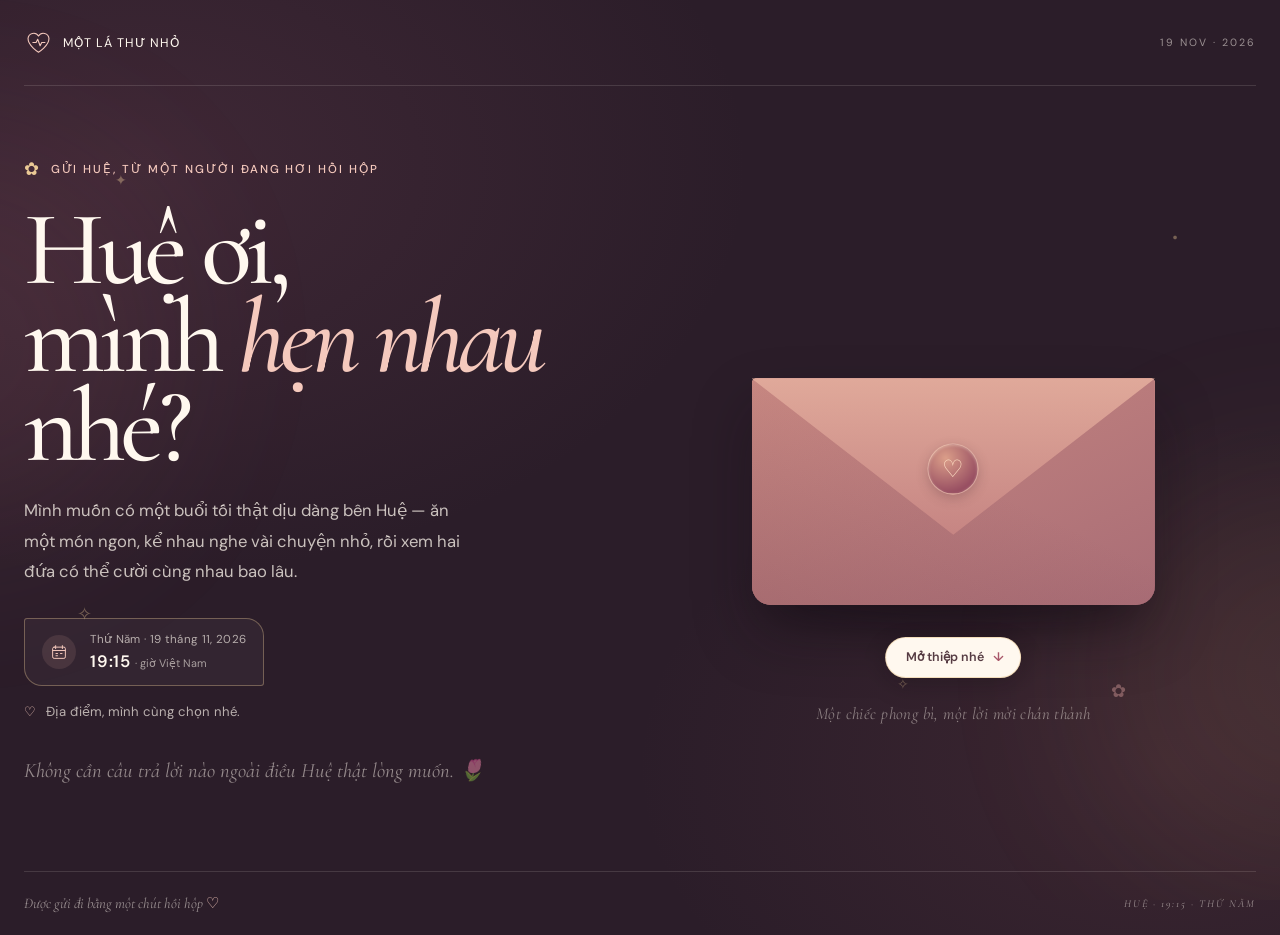
==== first-date-hue/index.html @ e019522f "Add romantic first date invitation for Hue" ====
<!doctype html>
<html lang="vi">
<head>
    <meta charset="utf-8">
    <meta name="viewport" content="width=device-width, initial-scale=1">
    <meta name="theme-color" content="#2b1d29">
    <meta name="description" content="Một lời mời thật dịu dàng dành riêng cho Huệ. Thứ Năm, ngày 19 tháng 11 năm 2026.">
    <meta property="og:title" content="Huệ ơi, mình hẹn nhau nhé?">
    <meta property="og:description" content="Một lá thư nhỏ và một lời mời first date dành riêng cho Huệ.">
    <meta property="og:type" content="website">
    <meta property="og:url" content="https://bienkieu1411.github.io/Portfolio/first-date-hue/">
    <title>Huệ ơi, mình hẹn nhau nhé? · 19.11.2026</title>
    <link rel="preconnect" href="https://fonts.googleapis.com">
    <link rel="preconnect" href="https://fonts.gstatic.com" crossorigin>
    <link href="https://fonts.googleapis.com/css2?family=Cormorant+Garamond:ital,wght@0,500;0,600;0,700;1,500;1,600&family=DM+Sans:wght@400;500;600;700&display=swap" rel="stylesheet">
    <link rel="stylesheet" href="style.css">
    <script src="script.js" defer></script>
</head>
<body>
    <div class="ambient" aria-hidden="true">
        <span class="glow glow-one"></span>
        <span class="glow glow-two"></span>
        <span class="orbit orbit-one">✦</span>
        <span class="orbit orbit-two">✧</span>
        <span class="orbit orbit-three">·</span>
        <span class="petal petal-one">✿</span>
        <span class="petal petal-two">✧</span>
    </div>

    <div class="page-shell">
        <header class="topbar">
            <a class="wordmark" href="#home" aria-label="Lời mời dành cho Huệ, đầu trang">
                <svg viewBox="0 0 36 36" aria-hidden="true">
                    <path d="M18 30S5 22 5 13a7 7 0 0 1 13-3 7 7 0 0 1 13 3c0 9-13 17-13 17Z" />
                    <path d="M11 18h4l2-4 3 8 2-4h4" />
                </svg>
                <span>một lá thư nhỏ</span>
            </a>
            <span class="topbar-date">19 NOV · 2026</span>
        </header>

        <main class="main-layout" id="home">
            <section class="intro" aria-labelledby="page-title">
                <p class="eyebrow"><span class="eyebrow-flower" aria-hidden="true">✿</span> Gửi Huệ, từ một người đang hơi hồi hộp</p>
                <h1 id="page-title">Huệ ơi,<br>mình <em>hẹn nhau</em><br>nhé?</h1>
                <p class="intro-copy">Mình muốn có một buổi tối thật dịu dàng bên Huệ — ăn một món ngon, kể nhau nghe vài chuyện nhỏ, rồi xem hai đứa có thể cười cùng nhau bao lâu.</p>

                <div class="date-note" aria-label="Thời gian dự định">
                    <span class="date-icon" aria-hidden="true">
                        <svg viewBox="0 0 24 24"><rect x="3.5" y="5.5" width="17" height="15" rx="2"/><path d="M7.5 3.5v4M16.5 3.5v4M4 10h16M8 14h2m4 0h2m-8 3h2"/></svg>
                    </span>
                    <span><span class="date-label">Thứ Năm · 19 tháng 11, 2026</span><strong>19:15 <small>· giờ Việt Nam</small></strong></span>
                </div>
                <p class="place-note"><span aria-hidden="true">♡</span> Địa điểm, mình cùng chọn nhé.</p>
                <p class="soft-signoff">Không cần câu trả lời nào ngoài điều Huệ thật lòng muốn. 🌷</p>
            </section>

            <section class="letter-stage" id="letter-stage" aria-label="Lá thư mời dành cho Huệ">
                <div class="envelope-wrap">
                    <div class="envelope-shadow" aria-hidden="true"></div>
                    <div class="letter-peek" aria-hidden="true">
                        <span>for Huệ</span>
                        <svg viewBox="0 0 32 32"><path d="M16 27S4 20 4 12a6.5 6.5 0 0 1 12-3 6.5 6.5 0 0 1 12 3c0 8-12 15-12 15Z"/></svg>
                    </div>
                    <div class="envelope" aria-hidden="true">
                        <div class="envelope-back"></div>
                        <div class="envelope-front"></div>
                        <div class="envelope-flap"></div>
                        <span class="wax-seal">♡</span>
                    </div>
                    <button class="open-letter" id="open-letter" type="button" aria-controls="invitation">
                        <span class="open-letter-label">Mở thiệp nhé</span>
                        <span class="open-letter-arrow" aria-hidden="true">↓</span>
                    </button>
                </div>

                <article class="invitation" id="invitation" aria-labelledby="invitation-title" hidden>
                    <div class="invitation-rule"><span>THƯ MỜI HẸN HÒ ĐẦU TIÊN</span><span aria-hidden="true">♡</span></div>
                    <p class="letter-greeting">Huệ thân mến,</p>
                    <h2 id="invitation-title" tabindex="-1">Huệ có muốn<br>đi first date<br>cùng mình không?</h2>
                    <p class="letter-copy">Mình đã chọn một buổi tối tháng Mười Một. Nếu Huệ cũng muốn, mình sẽ cùng chọn một nơi thật xinh — rồi cứ để buổi hẹn diễn ra thật tự nhiên nhé.</p>

                    <div class="invitation-details">
                        <div><span>NGÀY</span><strong>Thứ Năm<br>19.11.2026</strong></div>
                        <i aria-hidden="true"></i>
                        <div><span>GIỜ</span><strong>19:15<br><small>giờ Việt Nam</small></strong></div>
                        <i aria-hidden="true"></i>
                        <div><span>ĐỊA ĐIỂM</span><strong>Cùng chọn nhé</strong></div>
                    </div>

                    <div class="reply-options" id="reply-options">
                        <button class="reply-button reply-yes" id="reply-yes" type="button">Mình đồng ý 🌷</button>
                        <button class="reply-button reply-later" id="reply-later" type="button">Mình chọn hôm khác</button>
                    </div>

                    <div class="reply-result" id="reply-result" aria-live="polite" hidden>
                        <span class="result-sparkle" aria-hidden="true">✦</span>
                        <p class="result-message" id="result-message"></p>
                        <button class="share-button" id="share-reply" type="button">Chia sẻ lời hồi âm <span aria-hidden="true">↗</span></button>
                        <button class="reply-again" id="reply-again" type="button">Chọn lại câu trả lời</button>
                        <p class="share-note" id="share-note">Trang không tự gửi hay lưu câu trả lời. Huệ có thể chạm nút để gửi lời nhắn cho người mời.</p>
                        <p class="share-status" id="share-status" role="status"></p>
                    </div>

                    <p class="letter-footer">dành riêng cho Huệ <span aria-hidden="true">✿</span></p>
                </article>

                <p class="envelope-hint" id="envelope-hint">Một chiếc phong bì, một lời mời chân thành</p>
            </section>
        </main>

        <footer class="footer">
            <span>Được gửi đi bằng một chút hồi hộp <span aria-hidden="true">♡</span></span>
            <span>HUỆ · 19:15 · THỨ NĂM</span>
        </footer>
    </div>

    <noscript><p class="no-script">Huệ ơi, thư mời là tối Thứ Năm, 19/11/2026 lúc 19:15. Địa điểm mình cùng chọn nhé. 💌</p></noscript>
</body>
</html>
---- first-date-hue/style.css ----
:root {
    color-scheme: dark;
    --night: #2b1d29;
    --night-soft: #392632;
    --rose: #e7aaa7;
    --rose-light: #f5c9bd;
    --cream: #fff8ef;
    --paper-ink: #563b43;
    --paper-muted: #896d6b;
    --gold: #eac995;
    --font-display: "Cormorant Garamond", "Iowan Old Style", "Palatino Linotype", Georgia, serif;
    --font-ui: "DM Sans", "Avenir Next", Avenir, sans-serif;
}

* { box-sizing: border-box; }

html { min-width: 320px; scroll-behavior: smooth; }

body {
    min-width: 320px;
    min-height: 100vh;
    margin: 0;
    overflow-x: hidden;
    background:
        radial-gradient(ellipse at 11% 18%, rgb(128 75 95 / 24%), transparent 38rem),
        radial-gradient(ellipse at 91% 82%, rgb(126 74 80 / 20%), transparent 33rem),
        var(--night);
    color: var(--cream);
    font-family: var(--font-ui);
    -webkit-font-smoothing: antialiased;
    text-rendering: optimizeLegibility;
}

button, a { font: inherit; }
button { color: inherit; }

a:focus-visible,
button:focus-visible {
    outline: 3px solid var(--gold);
    outline-offset: 5px;
}

.ambient { position: fixed; inset: 0; overflow: hidden; pointer-events: none; }
.ambient::before {
    position: absolute;
    inset: 0;
    background-image: radial-gradient(rgb(255 244 228 / 22%) 0.7px, transparent 0.7px);
    background-size: 42px 42px;
    opacity: 0.15;
    content: "";
}
.glow { position: absolute; width: 25rem; aspect-ratio: 1; border-radius: 50%; filter: blur(100px); opacity: 0.09; }
.glow-one { top: 16%; left: -15rem; background: #f68e9b; }
.glow-two { right: -14rem; bottom: 3%; background: #efb46e; }
.orbit, .petal { position: absolute; color: var(--gold); opacity: 0.4; animation: drift 8s ease-in-out infinite; }
.orbit-one { top: 19%; left: 9%; font-size: 0.9rem; }
.orbit-two { top: 67%; left: 6%; font-size: 1.1rem; animation-delay: -3s; }
.orbit-three { top: 24%; right: 8%; font-size: 2rem; animation-delay: -5s; }
.petal-one { right: 12%; bottom: 22%; color: var(--rose); font-size: 1.1rem; animation-delay: -2s; }
.petal-two { top: 75%; right: 29%; font-size: 0.9rem; animation-delay: -4s; }

.page-shell { position: relative; width: min(100% - 3rem, 1240px); min-height: 100vh; margin-inline: auto; display: flex; flex-direction: column; }
.topbar, .footer { display: flex; align-items: center; justify-content: space-between; gap: 1rem; }
.topbar { min-height: 86px; border-bottom: 1px solid rgb(255 248 239 / 13%); }
.wordmark { display: inline-flex; align-items: center; gap: 0.65rem; color: var(--cream); text-decoration: none; font-size: 0.78rem; letter-spacing: 0.08em; text-transform: uppercase; }
.wordmark svg { width: 29px; fill: none; stroke: var(--rose-light); stroke-width: 1.35; stroke-linecap: round; stroke-linejoin: round; }
.topbar-date, .footer > span:last-child { color: rgb(255 248 239 / 53%); font-size: 0.66rem; letter-spacing: 0.19em; }

.main-layout { flex: 1; display: grid; grid-template-columns: minmax(0, 0.94fr) minmax(360px, 1.06fr); align-items: center; gap: clamp(2rem, 7vw, 7rem); padding-block: clamp(3.5rem, 8vh, 6.5rem); }
.intro { position: relative; z-index: 1; max-width: 565px; padding-bottom: 1rem; }
.eyebrow { display: flex; align-items: center; gap: 0.6rem; margin: 0 0 1.55rem; color: var(--rose-light); font-size: 0.72rem; font-weight: 500; letter-spacing: 0.17em; text-transform: uppercase; }
.eyebrow-flower { color: var(--gold); font-size: 1.1rem; }
h1, h2, p { margin-top: 0; }
h1 { margin-bottom: 1.5rem; font-family: var(--font-display); font-size: clamp(4.4rem, 8.25vw, 7.15rem); font-weight: 500; letter-spacing: -0.055em; line-height: 0.84; }
h1 em { color: var(--rose-light); font-weight: 500; }
.intro-copy { max-width: 440px; margin-bottom: 1.9rem; color: rgb(255 248 239 / 75%); font-size: clamp(0.96rem, 1.3vw, 1.08rem); line-height: 1.85; }
.date-note { display: flex; align-items: center; gap: 0.9rem; width: fit-content; padding: 0.85rem 1.05rem; border: 1px solid rgb(234 201 149 / 36%); border-radius: 3px 18px 3px 18px; background: rgb(255 248 239 / 4%); }
.date-icon { width: 34px; height: 34px; display: grid; place-items: center; border-radius: 50%; background: rgb(231 170 167 / 12%); }
.date-icon svg { width: 18px; fill: none; stroke: var(--rose-light); stroke-width: 1.3; stroke-linecap: round; stroke-linejoin: round; }
.date-note > span:last-child { display: grid; gap: 0.15rem; }
.date-label { color: rgb(255 248 239 / 65%); font-size: 0.72rem; letter-spacing: 0.03em; }
.date-note strong { color: var(--cream); font-size: 1.04rem; font-weight: 600; letter-spacing: 0.04em; }
.date-note small { color: rgb(255 248 239 / 58%); font-size: 0.68rem; font-weight: 400; letter-spacing: 0; }
.place-note { margin: 1.05rem 0 0; color: rgb(255 248 239 / 67%); font-size: 0.82rem; }
.place-note span { margin-right: 0.35rem; color: var(--rose-light); }
.soft-signoff { margin: 2.35rem 0 0; color: rgb(255 248 239 / 50%); font-family: var(--font-display); font-size: 1.28rem; font-style: italic; }

.letter-stage { position: relative; display: grid; min-height: 540px; place-items: center; }
.envelope-wrap { position: relative; width: min(100%, 480px); aspect-ratio: 1.25; display: grid; place-items: center; perspective: 1100px; transition: opacity 500ms ease, transform 750ms cubic-bezier(.2,.78,.25,1); }
.envelope-shadow { position: absolute; left: 11%; right: 11%; bottom: 14%; height: 16%; border-radius: 50%; background: #100c12; filter: blur(23px); opacity: 0.48; }
.envelope {
    position: absolute;
    left: 8%; right: 8%; bottom: 17%;
    height: 59%;
    overflow: visible;
    border-radius: 5px 5px 19px 19px;
    background: linear-gradient(145deg, #c38380, #a96770 68%, #865361);
    box-shadow: 0 30px 60px rgb(16 11 18 / 30%), inset 0 1px rgb(255 238 224 / 29%);
}
.envelope-back { position: absolute; inset: 0; overflow: hidden; border-radius: inherit; }
.envelope-back::before, .envelope-back::after { position: absolute; top: 0; width: 75%; height: 100%; background: linear-gradient(145deg, #d69c90, #b8787a); content: ""; }
.envelope-back::before { left: -17%; clip-path: polygon(0 0, 100% 0, 0 100%); }
.envelope-back::after { right: -17%; clip-path: polygon(0 0, 100% 0, 100% 100%); transform: scaleX(-1); }
.envelope-front { position: absolute; inset: 0; z-index: 3; overflow: hidden; border-radius: inherit; background: linear-gradient(155deg, #c78781, #a96d76); clip-path: polygon(0 0, 50% 58%, 100% 0, 100% 100%, 0 100%); }
.envelope-front::after { position: absolute; inset: 0; background: linear-gradient(25deg, rgb(98 49 65 / 18%), transparent 55%); content: ""; }
.envelope-flap { position: absolute; inset: 0 0 auto; z-index: 4; height: 69%; transform-origin: top center; clip-path: polygon(0 0, 100% 0, 50% 100%); background: linear-gradient(180deg, #e0a99a, #c68583); filter: drop-shadow(0 4px 4px rgb(55 28 43 / 14%)); transition: transform 700ms cubic-bezier(.2,.7,.2,1); backface-visibility: hidden; }
.wax-seal { position: absolute; z-index: 5; top: 40%; left: 50%; display: grid; width: 51px; aspect-ratio: 1; place-items: center; transform: translate(-50%, -50%); border: 1px solid rgb(255 223 198 / 60%); border-radius: 50%; background: radial-gradient(circle at 35% 28%, #db9e89, #984f62 72%); box-shadow: 0 4px 12px rgb(73 38 48 / 25%), inset 0 1px 3px rgb(255 239 214 / 38%); color: #ffdfc5; font-family: var(--font-display); font-size: 1.5rem; }
.letter-peek { position: absolute; z-index: 2; top: 8%; left: 18%; width: 64%; height: 55%; display: flex; flex-direction: column; align-items: center; justify-content: center; gap: 0.6rem; transform: translateY(33%); border: 1px solid rgb(117 83 77 / 8%); background: var(--cream); box-shadow: 0 2px 12px rgb(35 18 29 / 9%); color: var(--paper-ink); font-family: var(--font-display); font-size: 1.35rem; transition: transform 800ms cubic-bezier(.18,.82,.25,1); }
.letter-peek svg { width: 29px; fill: none; stroke: #ba7681; stroke-width: 1.3; }
.open-letter { position: absolute; z-index: 7; left: 50%; bottom: -2%; display: inline-flex; align-items: center; gap: 0.6rem; padding: 0.72rem 1rem 0.72rem 1.2rem; transform: translateX(-50%); border: 1px solid rgb(234 201 149 / 57%); border-radius: 99px; background: #fff8ef; box-shadow: 0 8px 25px rgb(15 10 15 / 20%); color: var(--paper-ink); cursor: pointer; font-size: 0.78rem; font-weight: 600; transition: background 180ms ease, transform 180ms ease, opacity 250ms ease; white-space: nowrap; }
.open-letter:hover { transform: translateX(-50%) translateY(-2px); background: white; }
.open-letter-arrow { color: #a95769; }
.envelope-hint { position: absolute; bottom: 1.5rem; margin: 0; color: rgb(255 248 239 / 44%); font-family: var(--font-display); font-size: 1.05rem; font-style: italic; letter-spacing: 0.025em; text-align: center; transition: opacity 250ms ease; }

.invitation { position: relative; z-index: 9; width: min(100%, 488px); padding: clamp(1.5rem, 3vw, 2.25rem); transform: translateY(35px) rotate(1deg) scale(.95); border: 1px solid rgb(234 201 149 / 49%); background-color: var(--cream); background-image: radial-gradient(rgb(121 82 69 / 5%) 0.6px, transparent 0.6px); background-size: 8px 8px; box-shadow: 0 30px 90px rgb(12 7 13 / 43%), 8px 8px 0 rgb(231 170 167 / 18%); color: var(--paper-ink); opacity: 0; animation: card-appear 780ms cubic-bezier(.16,.84,.25,1) 120ms forwards; }
.invitation[hidden] { display: none; }
.invitation-rule { display: flex; align-items: center; justify-content: space-between; padding-bottom: 0.85rem; border-bottom: 1px solid rgb(86 59 67 / 18%); color: #a06e6b; font-size: 0.58rem; font-weight: 700; letter-spacing: 0.17em; }
.invitation-rule span:last-child { color: #b66d79; font-size: 0.95rem; }
.letter-greeting { margin: 1.5rem 0 0.5rem; color: #9a6b6c; font-family: var(--font-display); font-size: 1.35rem; font-style: italic; }
.invitation h2 { margin: 0; color: #462f3a; font-family: var(--font-display); font-size: clamp(2.8rem, 5vw, 4rem); font-weight: 600; letter-spacing: -0.045em; line-height: 0.88; }
.letter-copy { max-width: 390px; margin: 1rem 0 1.3rem; color: #765e60; font-size: 0.82rem; line-height: 1.75; }
.invitation-details { display: grid; grid-template-columns: 1fr auto 0.7fr auto 1.1fr; align-items: center; gap: 0.8rem; padding: 0.95rem 0; border-top: 1px solid rgb(86 59 67 / 15%); border-bottom: 1px solid rgb(86 59 67 / 15%); }
.invitation-details > div { display: grid; align-content: start; gap: 0.35rem; }
.invitation-details span { color: #a07978; font-size: 0.54rem; font-weight: 700; letter-spacing: 0.13em; }
.invitation-details strong { color: #563b43; font-size: 0.73rem; font-weight: 600; line-height: 1.5; }
.invitation-details strong small { color: #896d6b; font-size: 0.62rem; font-weight: 400; }
.invitation-details > i { width: 1px; height: 32px; background: rgb(86 59 67 / 18%); }
.reply-options { display: grid; grid-template-columns: 1fr 1fr; gap: 0.65rem; margin-top: 1.15rem; }
.reply-button, .share-button { min-height: 46px; border-radius: 3px 13px 3px 13px; cursor: pointer; font-size: 0.76rem; font-weight: 600; transition: transform 180ms ease, background 180ms ease, box-shadow 180ms ease; }
.reply-button:hover, .share-button:hover { transform: translateY(-2px); }
.reply-yes { border: 1px solid #9a596a; background: #9a596a; color: white; }
.reply-yes:hover { background: #804858; box-shadow: 0 8px 18px rgb(128 72 88 / 20%); }
.reply-later { border: 1px solid rgb(86 59 67 / 23%); background: transparent; color: #765e60; }
.reply-later:hover { background: rgb(86 59 67 / 5%); }
.reply-result { padding-top: 1.2rem; text-align: center; }
.reply-result[hidden] { display: none; }
.result-sparkle { display: block; margin-bottom: 0.2rem; color: #bc7880; font-size: 1.2rem; }
.result-message { max-width: 335px; margin: 0 auto 1rem; color: #65434c; font-family: var(--font-display); font-size: 1.65rem; font-style: italic; line-height: 1.1; }
.share-button { padding-inline: 1.15rem; border: 1px solid #9a596a; background: #9a596a; color: white; }
.share-button span { margin-left: 0.45rem; }
.reply-again { display: block; margin: 0.45rem auto 0; padding: 0.25rem 0.45rem; border: 0; background: transparent; color: #896d6b; cursor: pointer; font-size: 0.65rem; text-decoration: underline; text-underline-offset: 3px; }
.reply-again:hover { color: #563b43; }
.share-note { max-width: 340px; margin: 0.65rem auto 0; color: #896d6b; font-size: 0.63rem; line-height: 1.55; }
.share-status { min-height: 1.15rem; margin: 0.35rem 0 0; color: #765248; font-size: 0.68rem; }
.letter-footer { display: flex; justify-content: flex-end; gap: 0.4rem; margin: 1rem 0 0; color: #a07878; font-family: var(--font-display); font-size: 0.95rem; font-style: italic; }
.letter-footer span { color: #bd7880; }
.is-open .envelope-wrap { position: absolute; inset: 50% auto auto 50%; width: min(95%, 480px); transform: translate(-50%, -50%) scale(1.07); opacity: 0; pointer-events: none; }
.is-open .envelope-hint { opacity: 0; }
.is-open .letter-stage { align-items: center; }
.is-open .letter-peek { transform: translateY(-34%); }
.is-open .envelope-flap { transform: rotateX(180deg); }
.is-open .wax-seal { opacity: 0; transform: translate(-50%, -50%) scale(.6); transition: opacity 240ms ease, transform 300ms ease; }
.is-open .invitation { opacity: 1; }

.footer { min-height: 64px; border-top: 1px solid rgb(255 248 239 / 13%); color: rgb(255 248 239 / 52%); font-family: var(--font-display); font-size: 0.92rem; font-style: italic; }
.footer > span:first-child span { color: var(--rose-light); font-style: normal; }
.no-script { position: fixed; right: 1rem; bottom: 1rem; left: 1rem; z-index: 20; margin: 0; padding: 0.8rem 1rem; border: 1px solid var(--gold); background: var(--cream); color: var(--paper-ink); text-align: center; }

@keyframes drift {
    0%, 100% { transform: translate3d(0, 0, 0) rotate(0); }
    50% { transform: translate3d(7px, -13px, 0) rotate(14deg); }
}

@keyframes card-appear {
    0% { transform: translateY(42px) rotate(1.2deg) scale(.95); opacity: 0; }
    100% { transform: translateY(0) rotate(0) scale(1); opacity: 1; }
}

@media (max-width: 900px) {
    .page-shell { width: min(100% - 2.5rem, 650px); }
    .main-layout { grid-template-columns: 1fr; gap: 0.5rem; padding-block: 4rem 3rem; }
    .intro { max-width: 600px; }
    h1 { font-size: clamp(4.8rem, 13vw, 7rem); }
    .intro-copy { max-width: 510px; }
    .letter-stage { min-height: 540px; margin-top: -1rem; }
    .envelope-wrap { width: min(100%, 460px); }
    .invitation { width: min(100%, 500px); }
    .is-open .envelope-wrap { width: min(95%, 460px); }
    .footer { min-height: 58px; }
}

@media (max-width: 540px) {
    .page-shell { width: min(100% - 2rem, 440px); }
    .topbar { min-height: 70px; }
    .wordmark { font-size: 0.66rem; }
    .wordmark svg { width: 25px; }
    .topbar-date, .footer > span:last-child { font-size: 0.55rem; letter-spacing: 0.12em; }
    .main-layout { padding-top: 3.1rem; padding-bottom: 2rem; }
    .eyebrow { margin-bottom: 1.2rem; font-size: 0.62rem; letter-spacing: 0.12em; }
    h1 { margin-bottom: 1.2rem; font-size: clamp(4.15rem, 17vw, 5.7rem); }
    .intro-copy { max-width: 390px; font-size: 0.91rem; line-height: 1.75; }
    .date-note { padding: 0.72rem 0.8rem; }
    .soft-signoff { margin-top: 1.8rem; font-size: 1.1rem; }
    .letter-stage { min-height: 455px; margin-top: 0; }
    .envelope-wrap { width: min(100%, 380px); }
    .envelope { bottom: 18%; }
    .open-letter { bottom: 2%; }
    .envelope-hint { bottom: 0.8rem; font-size: 0.96rem; }
    .invitation { padding: 1.4rem 1.25rem 1.2rem; }
    .invitation h2 { font-size: clamp(2.8rem, 13vw, 3.55rem); }
    .letter-copy { font-size: 0.77rem; }
    .invitation-details { grid-template-columns: 1fr auto 0.68fr auto 1fr; gap: 0.53rem; }
    .invitation-details span { font-size: 0.49rem; letter-spacing: 0.1em; }
    .invitation-details strong { font-size: 0.66rem; }
    .invitation-details strong small { font-size: 0.57rem; }
    .reply-options { grid-template-columns: 1fr; gap: 0.55rem; }
    .reply-button { min-height: 44px; }
    .footer { align-items: flex-start; flex-wrap: wrap; gap: 0.35rem 1rem; padding-block: 0.85rem; font-size: 0.82rem; }
}

@media (max-width: 380px) {
    .invitation { padding-inline: 1rem; }
    .invitation-details { grid-template-columns: 1fr 0.68fr 1fr; gap: 0.4rem; }
    .invitation-details > i { display: none; }
}

@media (prefers-reduced-motion: reduce) {
    html { scroll-behavior: auto; }
    *, *::before, *::after { animation-duration: 0.01ms !important; animation-iteration-count: 1 !important; transition-duration: 0.01ms !important; }
    .orbit, .petal { animation: none !important; }
}
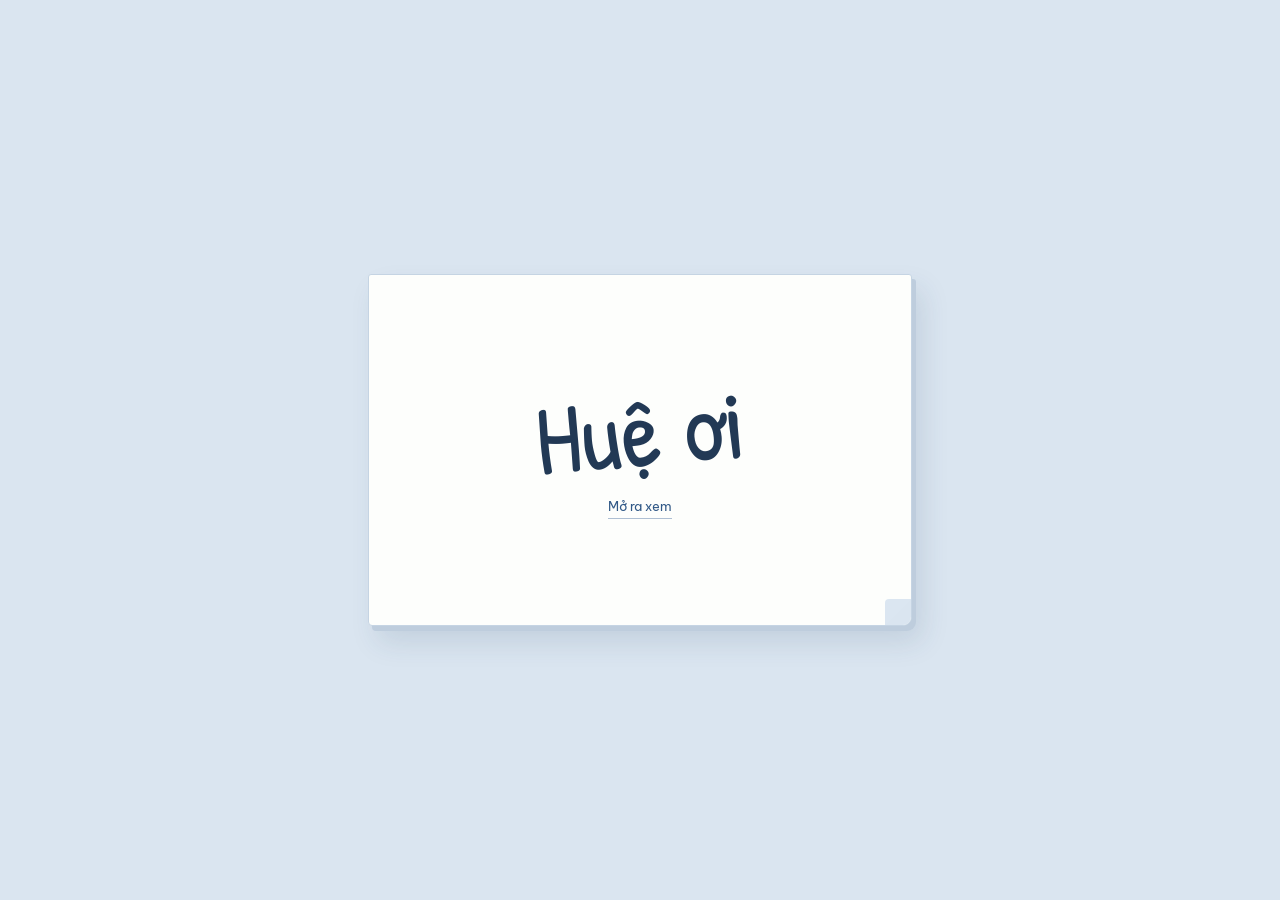
==== commit deb78835: "Rewrite the date invitation as a handwritten note" ====
--- a/first-date-hue/index.html
+++ b/first-date-hue/index.html
@@ -3,118 +3,45 @@
 <head>
     <meta charset="utf-8">
     <meta name="viewport" content="width=device-width, initial-scale=1">
-    <meta name="theme-color" content="#2b1d29">
-    <meta name="description" content="Một lời mời thật dịu dàng dành riêng cho Huệ. Thứ Năm, ngày 19 tháng 11 năm 2026.">
-    <meta property="og:title" content="Huệ ơi, mình hẹn nhau nhé?">
-    <meta property="og:description" content="Một lá thư nhỏ và một lời mời first date dành riêng cho Huệ.">
+    <meta name="theme-color" content="#dae5f0">
+    <meta name="description" content="Huệ ơi, tối thứ Năm đi ăn với anh không?">
+    <meta property="og:title" content="Huệ ơi">
+    <meta property="og:description" content="Tối thứ Năm đi ăn với anh không?">
     <meta property="og:type" content="website">
     <meta property="og:url" content="https://bienkieu1411.github.io/Portfolio/first-date-hue/">
-    <title>Huệ ơi, mình hẹn nhau nhé? · 19.11.2026</title>
+    <title>Huệ ơi</title>
     <link rel="preconnect" href="https://fonts.googleapis.com">
     <link rel="preconnect" href="https://fonts.gstatic.com" crossorigin>
-    <link href="https://fonts.googleapis.com/css2?family=Cormorant+Garamond:ital,wght@0,500;0,600;0,700;1,500;1,600&family=DM+Sans:wght@400;500;600;700&display=swap" rel="stylesheet">
-    <link rel="stylesheet" href="style.css">
-    <script src="script.js" defer></script>
+    <link href="https://fonts.googleapis.com/css2?family=Be+Vietnam+Pro:wght@400;600&family=Patrick+Hand&display=swap" rel="stylesheet">
+    <link rel="stylesheet" href="style.css?v=note">
+    <script src="script.js?v=note" defer></script>
 </head>
 <body>
-    <div class="ambient" aria-hidden="true">
-        <span class="glow glow-one"></span>
-        <span class="glow glow-two"></span>
-        <span class="orbit orbit-one">✦</span>
-        <span class="orbit orbit-two">✧</span>
-        <span class="orbit orbit-three">·</span>
-        <span class="petal petal-one">✿</span>
-        <span class="petal petal-two">✧</span>
-    </div>
+    <main class="note">
+        <button class="paper cover" id="open-letter" type="button" aria-controls="invitation" hidden>
+            <span class="cover-title">Huệ ơi</span>
+            <span class="open-label">Mở ra xem</span>
+        </button>
 
-    <div class="page-shell">
-        <header class="topbar">
-            <a class="wordmark" href="#home" aria-label="Lời mời dành cho Huệ, đầu trang">
-                <svg viewBox="0 0 36 36" aria-hidden="true">
-                    <path d="M18 30S5 22 5 13a7 7 0 0 1 13-3 7 7 0 0 1 13 3c0 9-13 17-13 17Z" />
-                    <path d="M11 18h4l2-4 3 8 2-4h4" />
-                </svg>
-                <span>một lá thư nhỏ</span>
-            </a>
-            <span class="topbar-date">19 NOV · 2026</span>
-        </header>
+        <article class="paper letter" id="invitation" aria-labelledby="invitation-title">
+            <h1 id="invitation-title" tabindex="-1">Huệ ơi,</h1>
+            <p class="question">Tối thứ Năm đi ăn với anh không?</p>
+            <p class="when"><time datetime="2026-11-19T19:15:00+07:00">7h15 tối, 19/11/2026</time></p>
+            <p>Em thích ăn gì thì nhắn anh nhé.</p>
+            <p class="signature">Biên</p>
 
-        <main class="main-layout" id="home">
-            <section class="intro" aria-labelledby="page-title">
-                <p class="eyebrow"><span class="eyebrow-flower" aria-hidden="true">✿</span> Gửi Huệ, từ một người đang hơi hồi hộp</p>
-                <h1 id="page-title">Huệ ơi,<br>mình <em>hẹn nhau</em><br>nhé?</h1>
-                <p class="intro-copy">Mình muốn có một buổi tối thật dịu dàng bên Huệ — ăn một món ngon, kể nhau nghe vài chuyện nhỏ, rồi xem hai đứa có thể cười cùng nhau bao lâu.</p>
+            <div class="reply-options" id="reply-options" hidden>
+                <button class="primary" id="reply-yes" type="button">Đi chứ</button>
+                <span class="runaway" id="reply-later" aria-hidden="true">Hôm khác</span>
+            </div>
 
-                <div class="date-note" aria-label="Thời gian dự định">
-                    <span class="date-icon" aria-hidden="true">
-                        <svg viewBox="0 0 24 24"><rect x="3.5" y="5.5" width="17" height="15" rx="2"/><path d="M7.5 3.5v4M16.5 3.5v4M4 10h16M8 14h2m4 0h2m-8 3h2"/></svg>
-                    </span>
-                    <span><span class="date-label">Thứ Năm · 19 tháng 11, 2026</span><strong>19:15 <small>· giờ Việt Nam</small></strong></span>
-                </div>
-                <p class="place-note"><span aria-hidden="true">♡</span> Địa điểm, mình cùng chọn nhé.</p>
-                <p class="soft-signoff">Không cần câu trả lời nào ngoài điều Huệ thật lòng muốn. 🌷</p>
-            </section>
-
-            <section class="letter-stage" id="letter-stage" aria-label="Lá thư mời dành cho Huệ">
-                <div class="envelope-wrap">
-                    <div class="envelope-shadow" aria-hidden="true"></div>
-                    <div class="letter-peek" aria-hidden="true">
-                        <span>for Huệ</span>
-                        <svg viewBox="0 0 32 32"><path d="M16 27S4 20 4 12a6.5 6.5 0 0 1 12-3 6.5 6.5 0 0 1 12 3c0 8-12 15-12 15Z"/></svg>
-                    </div>
-                    <div class="envelope" aria-hidden="true">
-                        <div class="envelope-back"></div>
-                        <div class="envelope-front"></div>
-                        <div class="envelope-flap"></div>
-                        <span class="wax-seal">♡</span>
-                    </div>
-                    <button class="open-letter" id="open-letter" type="button" aria-controls="invitation">
-                        <span class="open-letter-label">Mở thiệp nhé</span>
-                        <span class="open-letter-arrow" aria-hidden="true">↓</span>
-                    </button>
-                </div>
-
-                <article class="invitation" id="invitation" aria-labelledby="invitation-title" hidden>
-                    <div class="invitation-rule"><span>THƯ MỜI HẸN HÒ ĐẦU TIÊN</span><span aria-hidden="true">♡</span></div>
-                    <p class="letter-greeting">Huệ thân mến,</p>
-                    <h2 id="invitation-title" tabindex="-1">Huệ có muốn<br>đi first date<br>cùng mình không?</h2>
-                    <p class="letter-copy">Mình đã chọn một buổi tối tháng Mười Một. Nếu Huệ cũng muốn, mình sẽ cùng chọn một nơi thật xinh — rồi cứ để buổi hẹn diễn ra thật tự nhiên nhé.</p>
-
-                    <div class="invitation-details">
-                        <div><span>NGÀY</span><strong>Thứ Năm<br>19.11.2026</strong></div>
-                        <i aria-hidden="true"></i>
-                        <div><span>GIỜ</span><strong>19:15<br><small>giờ Việt Nam</small></strong></div>
-                        <i aria-hidden="true"></i>
-                        <div><span>ĐỊA ĐIỂM</span><strong>Cùng chọn nhé</strong></div>
-                    </div>
-
-                    <div class="reply-options" id="reply-options">
-                        <button class="reply-button reply-yes" id="reply-yes" type="button">Mình đồng ý 🌷</button>
-                        <button class="reply-button reply-later" id="reply-later" type="button">Mình chọn hôm khác</button>
-                    </div>
-
-                    <div class="reply-result" id="reply-result" aria-live="polite" hidden>
-                        <span class="result-sparkle" aria-hidden="true">✦</span>
-                        <p class="result-message" id="result-message"></p>
-                        <button class="share-button" id="share-reply" type="button">Chia sẻ lời hồi âm <span aria-hidden="true">↗</span></button>
-                        <button class="reply-again" id="reply-again" type="button">Chọn lại câu trả lời</button>
-                        <p class="share-note" id="share-note">Trang không tự gửi hay lưu câu trả lời. Huệ có thể chạm nút để gửi lời nhắn cho người mời.</p>
-                        <p class="share-status" id="share-status" role="status"></p>
-                    </div>
-
-                    <p class="letter-footer">dành riêng cho Huệ <span aria-hidden="true">✿</span></p>
-                </article>
-
-                <p class="envelope-hint" id="envelope-hint">Một chiếc phong bì, một lời mời chân thành</p>
-            </section>
-        </main>
-
-        <footer class="footer">
-            <span>Được gửi đi bằng một chút hồi hộp <span aria-hidden="true">♡</span></span>
-            <span>HUỆ · 19:15 · THỨ NĂM</span>
-        </footer>
-    </div>
-
-    <noscript><p class="no-script">Huệ ơi, thư mời là tối Thứ Năm, 19/11/2026 lúc 19:15. Địa điểm mình cùng chọn nhé. 💌</p></noscript>
+            <div class="reply-result" id="reply-result" hidden>
+                <p class="reply-message">Ok, vậy tối thứ Năm nhé.</p>
+                <button class="primary" id="share-reply" type="button">Chia sẻ câu trả lời</button>
+                <button class="back" id="reply-again" type="button">Quay lại</button>
+                <p class="share-status" id="share-status" role="status"></p>
+            </div>
+        </article>
+    </main>
 </body>
 </html>
--- a/first-date-hue/style.css
+++ b/first-date-hue/style.css
@@ -1,221 +1,216 @@
 :root {
-    color-scheme: dark;
-    --night: #2b1d29;
-    --night-soft: #392632;
-    --rose: #e7aaa7;
-    --rose-light: #f5c9bd;
-    --cream: #fff8ef;
-    --paper-ink: #563b43;
-    --paper-muted: #896d6b;
-    --gold: #eac995;
-    --font-display: "Cormorant Garamond", "Iowan Old Style", "Palatino Linotype", Georgia, serif;
-    --font-ui: "DM Sans", "Avenir Next", Avenir, sans-serif;
-}
-
-* { box-sizing: border-box; }
-
-html { min-width: 320px; scroll-behavior: smooth; }
+    color-scheme: light;
+    --desk: #dae5f0;
+    --paper: #fdfefc;
+    --ink: #223955;
+    --blue: #315987;
+    --rule: #dbe6f1;
+    --hand: "Patrick Hand", "Noteworthy", cursive;
+    --body: "Be Vietnam Pro", system-ui, sans-serif;
+}
+
+*, *::before, *::after { box-sizing: border-box; }
+[hidden] { display: none !important; }
 
 body {
-    min-width: 320px;
+    display: grid;
     min-height: 100vh;
+    min-height: 100svh;
     margin: 0;
-    overflow-x: hidden;
-    background:
-        radial-gradient(ellipse at 11% 18%, rgb(128 75 95 / 24%), transparent 38rem),
-        radial-gradient(ellipse at 91% 82%, rgb(126 74 80 / 20%), transparent 33rem),
-        var(--night);
-    color: var(--cream);
-    font-family: var(--font-ui);
-    -webkit-font-smoothing: antialiased;
-    text-rendering: optimizeLegibility;
-}
-
-button, a { font: inherit; }
-button { color: inherit; }
-
-a:focus-visible,
+    padding: clamp(1rem, 5vw, 3.5rem);
+    place-items: center;
+    background: var(--desk);
+    color: var(--ink);
+    font-family: var(--body);
+    line-height: 1.65;
+}
+
+button { font: inherit; cursor: pointer; }
 button:focus-visible {
-    outline: 3px solid var(--gold);
-    outline-offset: 5px;
-}
-
-.ambient { position: fixed; inset: 0; overflow: hidden; pointer-events: none; }
-.ambient::before {
+    outline: 2px solid var(--blue);
+    outline-offset: 4px;
+}
+
+.note {
+    display: grid;
+    width: min(100%, 34rem);
+    perspective: 1100px;
+}
+
+.paper {
+    grid-area: 1 / 1;
+    position: relative;
+    border: 1px solid #c5d4e3;
+    border-radius: 3px 3px 9px 4px;
+    background: var(--paper);
+    box-shadow: 4px 5px 0 #becddd, 10px 16px 28px rgb(42 68 100 / 13%);
+}
+
+.cover {
+    z-index: 1;
+    display: grid;
+    min-height: clamp(16rem, 65vw, 22rem);
+    padding: 2rem 1.25rem;
+    place-content: center;
+    justify-items: center;
+    gap: 1rem;
+    color: var(--ink);
+    transform-origin: center top;
+    backface-visibility: hidden;
+}
+
+.cover::after {
+    position: absolute;
+    right: 0;
+    bottom: 0;
+    width: 1.6rem;
+    aspect-ratio: 1;
+    border-radius: 4px 0 8px 0;
+    background: linear-gradient(135deg, var(--rule) 50%, var(--desk) 50%);
+    content: "";
+}
+
+.cover-title,
+.letter h1,
+.signature {
+    font-family: var(--hand);
+    font-weight: 400;
+}
+
+.cover-title {
+    font-size: clamp(3.8rem, 15vw, 6.2rem);
+    line-height: 1;
+    transform: rotate(-5deg);
+}
+
+.open-label {
+    border-bottom: 1px solid #aebfd3;
+    color: var(--blue);
+    font-size: 0.825rem;
+}
+
+.cover:hover .open-label { border-color: var(--blue); }
+.cover.is-opening {
     position: absolute;
     inset: 0;
-    background-image: radial-gradient(rgb(255 244 228 / 22%) 0.7px, transparent 0.7px);
-    background-size: 42px 42px;
-    opacity: 0.15;
-    content: "";
-}
-.glow { position: absolute; width: 25rem; aspect-ratio: 1; border-radius: 50%; filter: blur(100px); opacity: 0.09; }
-.glow-one { top: 16%; left: -15rem; background: #f68e9b; }
-.glow-two { right: -14rem; bottom: 3%; background: #efb46e; }
-.orbit, .petal { position: absolute; color: var(--gold); opacity: 0.4; animation: drift 8s ease-in-out infinite; }
-.orbit-one { top: 19%; left: 9%; font-size: 0.9rem; }
-.orbit-two { top: 67%; left: 6%; font-size: 1.1rem; animation-delay: -3s; }
-.orbit-three { top: 24%; right: 8%; font-size: 2rem; animation-delay: -5s; }
-.petal-one { right: 12%; bottom: 22%; color: var(--rose); font-size: 1.1rem; animation-delay: -2s; }
-.petal-two { top: 75%; right: 29%; font-size: 0.9rem; animation-delay: -4s; }
-
-.page-shell { position: relative; width: min(100% - 3rem, 1240px); min-height: 100vh; margin-inline: auto; display: flex; flex-direction: column; }
-.topbar, .footer { display: flex; align-items: center; justify-content: space-between; gap: 1rem; }
-.topbar { min-height: 86px; border-bottom: 1px solid rgb(255 248 239 / 13%); }
-.wordmark { display: inline-flex; align-items: center; gap: 0.65rem; color: var(--cream); text-decoration: none; font-size: 0.78rem; letter-spacing: 0.08em; text-transform: uppercase; }
-.wordmark svg { width: 29px; fill: none; stroke: var(--rose-light); stroke-width: 1.35; stroke-linecap: round; stroke-linejoin: round; }
-.topbar-date, .footer > span:last-child { color: rgb(255 248 239 / 53%); font-size: 0.66rem; letter-spacing: 0.19em; }
-
-.main-layout { flex: 1; display: grid; grid-template-columns: minmax(0, 0.94fr) minmax(360px, 1.06fr); align-items: center; gap: clamp(2rem, 7vw, 7rem); padding-block: clamp(3.5rem, 8vh, 6.5rem); }
-.intro { position: relative; z-index: 1; max-width: 565px; padding-bottom: 1rem; }
-.eyebrow { display: flex; align-items: center; gap: 0.6rem; margin: 0 0 1.55rem; color: var(--rose-light); font-size: 0.72rem; font-weight: 500; letter-spacing: 0.17em; text-transform: uppercase; }
-.eyebrow-flower { color: var(--gold); font-size: 1.1rem; }
-h1, h2, p { margin-top: 0; }
-h1 { margin-bottom: 1.5rem; font-family: var(--font-display); font-size: clamp(4.4rem, 8.25vw, 7.15rem); font-weight: 500; letter-spacing: -0.055em; line-height: 0.84; }
-h1 em { color: var(--rose-light); font-weight: 500; }
-.intro-copy { max-width: 440px; margin-bottom: 1.9rem; color: rgb(255 248 239 / 75%); font-size: clamp(0.96rem, 1.3vw, 1.08rem); line-height: 1.85; }
-.date-note { display: flex; align-items: center; gap: 0.9rem; width: fit-content; padding: 0.85rem 1.05rem; border: 1px solid rgb(234 201 149 / 36%); border-radius: 3px 18px 3px 18px; background: rgb(255 248 239 / 4%); }
-.date-icon { width: 34px; height: 34px; display: grid; place-items: center; border-radius: 50%; background: rgb(231 170 167 / 12%); }
-.date-icon svg { width: 18px; fill: none; stroke: var(--rose-light); stroke-width: 1.3; stroke-linecap: round; stroke-linejoin: round; }
-.date-note > span:last-child { display: grid; gap: 0.15rem; }
-.date-label { color: rgb(255 248 239 / 65%); font-size: 0.72rem; letter-spacing: 0.03em; }
-.date-note strong { color: var(--cream); font-size: 1.04rem; font-weight: 600; letter-spacing: 0.04em; }
-.date-note small { color: rgb(255 248 239 / 58%); font-size: 0.68rem; font-weight: 400; letter-spacing: 0; }
-.place-note { margin: 1.05rem 0 0; color: rgb(255 248 239 / 67%); font-size: 0.82rem; }
-.place-note span { margin-right: 0.35rem; color: var(--rose-light); }
-.soft-signoff { margin: 2.35rem 0 0; color: rgb(255 248 239 / 50%); font-family: var(--font-display); font-size: 1.28rem; font-style: italic; }
-
-.letter-stage { position: relative; display: grid; min-height: 540px; place-items: center; }
-.envelope-wrap { position: relative; width: min(100%, 480px); aspect-ratio: 1.25; display: grid; place-items: center; perspective: 1100px; transition: opacity 500ms ease, transform 750ms cubic-bezier(.2,.78,.25,1); }
-.envelope-shadow { position: absolute; left: 11%; right: 11%; bottom: 14%; height: 16%; border-radius: 50%; background: #100c12; filter: blur(23px); opacity: 0.48; }
-.envelope {
-    position: absolute;
-    left: 8%; right: 8%; bottom: 17%;
-    height: 59%;
-    overflow: visible;
-    border-radius: 5px 5px 19px 19px;
-    background: linear-gradient(145deg, #c38380, #a96770 68%, #865361);
-    box-shadow: 0 30px 60px rgb(16 11 18 / 30%), inset 0 1px rgb(255 238 224 / 29%);
-}
-.envelope-back { position: absolute; inset: 0; overflow: hidden; border-radius: inherit; }
-.envelope-back::before, .envelope-back::after { position: absolute; top: 0; width: 75%; height: 100%; background: linear-gradient(145deg, #d69c90, #b8787a); content: ""; }
-.envelope-back::before { left: -17%; clip-path: polygon(0 0, 100% 0, 0 100%); }
-.envelope-back::after { right: -17%; clip-path: polygon(0 0, 100% 0, 100% 100%); transform: scaleX(-1); }
-.envelope-front { position: absolute; inset: 0; z-index: 3; overflow: hidden; border-radius: inherit; background: linear-gradient(155deg, #c78781, #a96d76); clip-path: polygon(0 0, 50% 58%, 100% 0, 100% 100%, 0 100%); }
-.envelope-front::after { position: absolute; inset: 0; background: linear-gradient(25deg, rgb(98 49 65 / 18%), transparent 55%); content: ""; }
-.envelope-flap { position: absolute; inset: 0 0 auto; z-index: 4; height: 69%; transform-origin: top center; clip-path: polygon(0 0, 100% 0, 50% 100%); background: linear-gradient(180deg, #e0a99a, #c68583); filter: drop-shadow(0 4px 4px rgb(55 28 43 / 14%)); transition: transform 700ms cubic-bezier(.2,.7,.2,1); backface-visibility: hidden; }
-.wax-seal { position: absolute; z-index: 5; top: 40%; left: 50%; display: grid; width: 51px; aspect-ratio: 1; place-items: center; transform: translate(-50%, -50%); border: 1px solid rgb(255 223 198 / 60%); border-radius: 50%; background: radial-gradient(circle at 35% 28%, #db9e89, #984f62 72%); box-shadow: 0 4px 12px rgb(73 38 48 / 25%), inset 0 1px 3px rgb(255 239 214 / 38%); color: #ffdfc5; font-family: var(--font-display); font-size: 1.5rem; }
-.letter-peek { position: absolute; z-index: 2; top: 8%; left: 18%; width: 64%; height: 55%; display: flex; flex-direction: column; align-items: center; justify-content: center; gap: 0.6rem; transform: translateY(33%); border: 1px solid rgb(117 83 77 / 8%); background: var(--cream); box-shadow: 0 2px 12px rgb(35 18 29 / 9%); color: var(--paper-ink); font-family: var(--font-display); font-size: 1.35rem; transition: transform 800ms cubic-bezier(.18,.82,.25,1); }
-.letter-peek svg { width: 29px; fill: none; stroke: #ba7681; stroke-width: 1.3; }
-.open-letter { position: absolute; z-index: 7; left: 50%; bottom: -2%; display: inline-flex; align-items: center; gap: 0.6rem; padding: 0.72rem 1rem 0.72rem 1.2rem; transform: translateX(-50%); border: 1px solid rgb(234 201 149 / 57%); border-radius: 99px; background: #fff8ef; box-shadow: 0 8px 25px rgb(15 10 15 / 20%); color: var(--paper-ink); cursor: pointer; font-size: 0.78rem; font-weight: 600; transition: background 180ms ease, transform 180ms ease, opacity 250ms ease; white-space: nowrap; }
-.open-letter:hover { transform: translateX(-50%) translateY(-2px); background: white; }
-.open-letter-arrow { color: #a95769; }
-.envelope-hint { position: absolute; bottom: 1.5rem; margin: 0; color: rgb(255 248 239 / 44%); font-family: var(--font-display); font-size: 1.05rem; font-style: italic; letter-spacing: 0.025em; text-align: center; transition: opacity 250ms ease; }
-
-.invitation { position: relative; z-index: 9; width: min(100%, 488px); padding: clamp(1.5rem, 3vw, 2.25rem); transform: translateY(35px) rotate(1deg) scale(.95); border: 1px solid rgb(234 201 149 / 49%); background-color: var(--cream); background-image: radial-gradient(rgb(121 82 69 / 5%) 0.6px, transparent 0.6px); background-size: 8px 8px; box-shadow: 0 30px 90px rgb(12 7 13 / 43%), 8px 8px 0 rgb(231 170 167 / 18%); color: var(--paper-ink); opacity: 0; animation: card-appear 780ms cubic-bezier(.16,.84,.25,1) 120ms forwards; }
-.invitation[hidden] { display: none; }
-.invitation-rule { display: flex; align-items: center; justify-content: space-between; padding-bottom: 0.85rem; border-bottom: 1px solid rgb(86 59 67 / 18%); color: #a06e6b; font-size: 0.58rem; font-weight: 700; letter-spacing: 0.17em; }
-.invitation-rule span:last-child { color: #b66d79; font-size: 0.95rem; }
-.letter-greeting { margin: 1.5rem 0 0.5rem; color: #9a6b6c; font-family: var(--font-display); font-size: 1.35rem; font-style: italic; }
-.invitation h2 { margin: 0; color: #462f3a; font-family: var(--font-display); font-size: clamp(2.8rem, 5vw, 4rem); font-weight: 600; letter-spacing: -0.045em; line-height: 0.88; }
-.letter-copy { max-width: 390px; margin: 1rem 0 1.3rem; color: #765e60; font-size: 0.82rem; line-height: 1.75; }
-.invitation-details { display: grid; grid-template-columns: 1fr auto 0.7fr auto 1.1fr; align-items: center; gap: 0.8rem; padding: 0.95rem 0; border-top: 1px solid rgb(86 59 67 / 15%); border-bottom: 1px solid rgb(86 59 67 / 15%); }
-.invitation-details > div { display: grid; align-content: start; gap: 0.35rem; }
-.invitation-details span { color: #a07978; font-size: 0.54rem; font-weight: 700; letter-spacing: 0.13em; }
-.invitation-details strong { color: #563b43; font-size: 0.73rem; font-weight: 600; line-height: 1.5; }
-.invitation-details strong small { color: #896d6b; font-size: 0.62rem; font-weight: 400; }
-.invitation-details > i { width: 1px; height: 32px; background: rgb(86 59 67 / 18%); }
-.reply-options { display: grid; grid-template-columns: 1fr 1fr; gap: 0.65rem; margin-top: 1.15rem; }
-.reply-button, .share-button { min-height: 46px; border-radius: 3px 13px 3px 13px; cursor: pointer; font-size: 0.76rem; font-weight: 600; transition: transform 180ms ease, background 180ms ease, box-shadow 180ms ease; }
-.reply-button:hover, .share-button:hover { transform: translateY(-2px); }
-.reply-yes { border: 1px solid #9a596a; background: #9a596a; color: white; }
-.reply-yes:hover { background: #804858; box-shadow: 0 8px 18px rgb(128 72 88 / 20%); }
-.reply-later { border: 1px solid rgb(86 59 67 / 23%); background: transparent; color: #765e60; }
-.reply-later:hover { background: rgb(86 59 67 / 5%); }
-.reply-result { padding-top: 1.2rem; text-align: center; }
-.reply-result[hidden] { display: none; }
-.result-sparkle { display: block; margin-bottom: 0.2rem; color: #bc7880; font-size: 1.2rem; }
-.result-message { max-width: 335px; margin: 0 auto 1rem; color: #65434c; font-family: var(--font-display); font-size: 1.65rem; font-style: italic; line-height: 1.1; }
-.share-button { padding-inline: 1.15rem; border: 1px solid #9a596a; background: #9a596a; color: white; }
-.share-button span { margin-left: 0.45rem; }
-.reply-again { display: block; margin: 0.45rem auto 0; padding: 0.25rem 0.45rem; border: 0; background: transparent; color: #896d6b; cursor: pointer; font-size: 0.65rem; text-decoration: underline; text-underline-offset: 3px; }
-.reply-again:hover { color: #563b43; }
-.share-note { max-width: 340px; margin: 0.65rem auto 0; color: #896d6b; font-size: 0.63rem; line-height: 1.55; }
-.share-status { min-height: 1.15rem; margin: 0.35rem 0 0; color: #765248; font-size: 0.68rem; }
-.letter-footer { display: flex; justify-content: flex-end; gap: 0.4rem; margin: 1rem 0 0; color: #a07878; font-family: var(--font-display); font-size: 0.95rem; font-style: italic; }
-.letter-footer span { color: #bd7880; }
-.is-open .envelope-wrap { position: absolute; inset: 50% auto auto 50%; width: min(95%, 480px); transform: translate(-50%, -50%) scale(1.07); opacity: 0; pointer-events: none; }
-.is-open .envelope-hint { opacity: 0; }
-.is-open .letter-stage { align-items: center; }
-.is-open .letter-peek { transform: translateY(-34%); }
-.is-open .envelope-flap { transform: rotateX(180deg); }
-.is-open .wax-seal { opacity: 0; transform: translate(-50%, -50%) scale(.6); transition: opacity 240ms ease, transform 300ms ease; }
-.is-open .invitation { opacity: 1; }
-
-.footer { min-height: 64px; border-top: 1px solid rgb(255 248 239 / 13%); color: rgb(255 248 239 / 52%); font-family: var(--font-display); font-size: 0.92rem; font-style: italic; }
-.footer > span:first-child span { color: var(--rose-light); font-style: normal; }
-.no-script { position: fixed; right: 1rem; bottom: 1rem; left: 1rem; z-index: 20; margin: 0; padding: 0.8rem 1rem; border: 1px solid var(--gold); background: var(--cream); color: var(--paper-ink); text-align: center; }
-
-@keyframes drift {
-    0%, 100% { transform: translate3d(0, 0, 0) rotate(0); }
-    50% { transform: translate3d(7px, -13px, 0) rotate(14deg); }
-}
-
-@keyframes card-appear {
-    0% { transform: translateY(42px) rotate(1.2deg) scale(.95); opacity: 0; }
-    100% { transform: translateY(0) rotate(0) scale(1); opacity: 1; }
-}
-
-@media (max-width: 900px) {
-    .page-shell { width: min(100% - 2.5rem, 650px); }
-    .main-layout { grid-template-columns: 1fr; gap: 0.5rem; padding-block: 4rem 3rem; }
-    .intro { max-width: 600px; }
-    h1 { font-size: clamp(4.8rem, 13vw, 7rem); }
-    .intro-copy { max-width: 510px; }
-    .letter-stage { min-height: 540px; margin-top: -1rem; }
-    .envelope-wrap { width: min(100%, 460px); }
-    .invitation { width: min(100%, 500px); }
-    .is-open .envelope-wrap { width: min(95%, 460px); }
-    .footer { min-height: 58px; }
-}
-
-@media (max-width: 540px) {
-    .page-shell { width: min(100% - 2rem, 440px); }
-    .topbar { min-height: 70px; }
-    .wordmark { font-size: 0.66rem; }
-    .wordmark svg { width: 25px; }
-    .topbar-date, .footer > span:last-child { font-size: 0.55rem; letter-spacing: 0.12em; }
-    .main-layout { padding-top: 3.1rem; padding-bottom: 2rem; }
-    .eyebrow { margin-bottom: 1.2rem; font-size: 0.62rem; letter-spacing: 0.12em; }
-    h1 { margin-bottom: 1.2rem; font-size: clamp(4.15rem, 17vw, 5.7rem); }
-    .intro-copy { max-width: 390px; font-size: 0.91rem; line-height: 1.75; }
-    .date-note { padding: 0.72rem 0.8rem; }
-    .soft-signoff { margin-top: 1.8rem; font-size: 1.1rem; }
-    .letter-stage { min-height: 455px; margin-top: 0; }
-    .envelope-wrap { width: min(100%, 380px); }
-    .envelope { bottom: 18%; }
-    .open-letter { bottom: 2%; }
-    .envelope-hint { bottom: 0.8rem; font-size: 0.96rem; }
-    .invitation { padding: 1.4rem 1.25rem 1.2rem; }
-    .invitation h2 { font-size: clamp(2.8rem, 13vw, 3.55rem); }
-    .letter-copy { font-size: 0.77rem; }
-    .invitation-details { grid-template-columns: 1fr auto 0.68fr auto 1fr; gap: 0.53rem; }
-    .invitation-details span { font-size: 0.49rem; letter-spacing: 0.1em; }
-    .invitation-details strong { font-size: 0.66rem; }
-    .invitation-details strong small { font-size: 0.57rem; }
-    .reply-options { grid-template-columns: 1fr; gap: 0.55rem; }
-    .reply-button { min-height: 44px; }
-    .footer { align-items: flex-start; flex-wrap: wrap; gap: 0.35rem 1rem; padding-block: 0.85rem; font-size: 0.82rem; }
-}
-
-@media (max-width: 380px) {
-    .invitation { padding-inline: 1rem; }
-    .invitation-details { grid-template-columns: 1fr 0.68fr 1fr; gap: 0.4rem; }
-    .invitation-details > i { display: none; }
+    pointer-events: none;
+    animation: unfold 440ms cubic-bezier(.22,.7,.22,1) both;
+}
+
+.letter {
+    min-width: 0;
+    padding: clamp(1.6rem, 6.8vw, 3rem);
+    background-image: repeating-linear-gradient(transparent 0 27px, rgb(219 230 241 / 67%) 27px 28px);
+    background-position: 0 1rem;
+}
+
+.letter.is-revealed { animation: reveal 330ms 100ms ease both; }
+
+.letter h1 {
+    margin: 0 0 0.6rem;
+    font-size: clamp(2.95rem, 11vw, 4.5rem);
+    line-height: 1;
+}
+
+.letter p { margin: 0 0 0.48rem; }
+.letter .question {
+    margin-bottom: 0.6rem;
+    font-size: clamp(1.1rem, 4.6vw, 1.55rem);
+    font-weight: 600;
+    line-height: 1.45;
+}
+
+.when {
+    width: fit-content;
+    padding: 0 0.18em;
+    background: linear-gradient(transparent 61%, #dceaff 61% 94%, transparent 94%);
+    font-weight: 600;
+}
+
+.letter .signature {
+    margin: 0.6rem 0 0;
+    color: var(--blue);
+    font-size: 1.85rem;
+    line-height: 1.2;
+    transform: rotate(-5deg);
+    transform-origin: left;
+}
+
+.reply-options {
+    display: grid;
+    grid-template-columns: repeat(2, minmax(0, 1fr));
+    grid-template-rows: repeat(2, minmax(2.75rem, auto));
+    align-items: stretch;
+    gap: 0.6rem;
+    max-width: 22rem;
+    margin-top: 1.15rem;
+}
+
+.primary,
+.runaway {
+    display: inline-grid;
+    min-height: 2.75rem;
+    padding: 0.5rem 0.62rem;
+    place-items: center;
+    border: 1px solid var(--blue);
+    border-radius: 6px;
+    font-size: 0.82rem;
+    font-weight: 600;
+    line-height: 1.4;
+    text-align: center;
+}
+
+.primary { background: var(--blue); color: white; }
+.primary:hover { background: var(--ink); }
+.reply-options .primary { grid-area: 1 / 1; }
+
+.runaway {
+    grid-area: 1 / 2;
+    border-color: #aabfd4;
+    background: var(--paper);
+    color: var(--blue);
+    cursor: pointer;
+    user-select: none;
+    touch-action: manipulation;
+}
+
+.runaway[data-position="bottom-right"] { grid-area: 2 / 2; }
+.runaway[data-position="bottom-left"] { grid-area: 2 / 1; }
+
+.reply-result { margin-top: 1.15rem; }
+.letter .reply-message { margin-bottom: 0.65rem; }
+.back {
+    min-height: 2.75rem;
+    padding-inline: 0.65rem;
+    border: 0;
+    background: transparent;
+    color: var(--blue);
+    font-size: 0.82rem;
+    text-decoration: underline;
+    text-underline-offset: 0.2em;
+}
+
+.letter .share-status {
+    margin: 0.5rem 0 0;
+    color: var(--blue);
+    font-size: 0.82rem;
+}
+
+.share-status:empty { margin: 0; }
+
+@keyframes unfold {
+    from { opacity: 1; transform: rotateX(0); }
+    to { opacity: 0; transform: rotateX(105deg); }
+}
+
+@keyframes reveal {
+    from { opacity: 0; transform: translateY(0.5rem); }
+    to { opacity: 1; transform: translateY(0); }
 }
 
 @media (prefers-reduced-motion: reduce) {
-    html { scroll-behavior: auto; }
-    *, *::before, *::after { animation-duration: 0.01ms !important; animation-iteration-count: 1 !important; transition-duration: 0.01ms !important; }
-    .orbit, .petal { animation: none !important; }
-}
+    .cover.is-opening { display: none; }
+    .letter.is-revealed { animation: none; }
+    .reply-options { grid-template-rows: auto; }
+    .runaway { display: none; }
+}
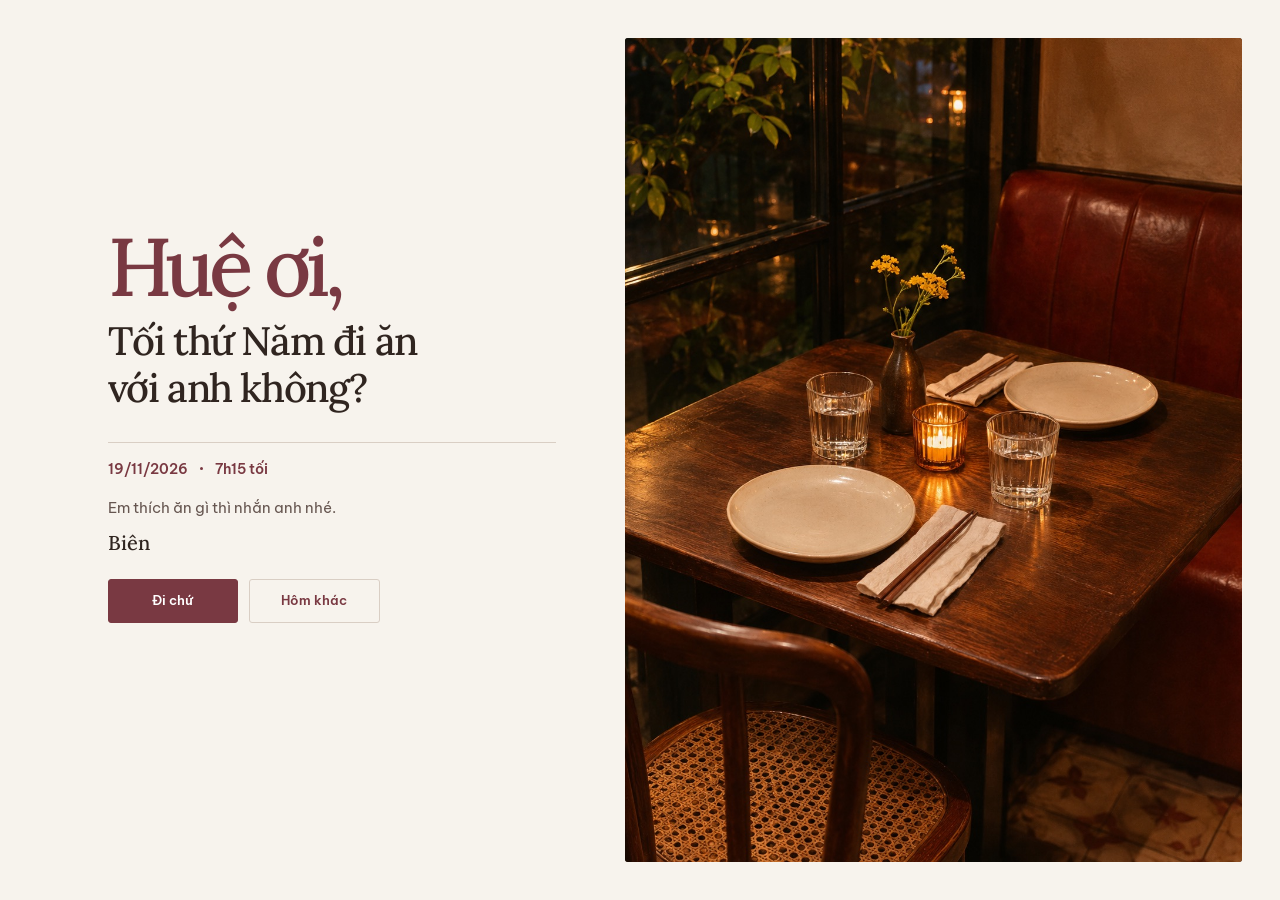
==== commit fc82a2f0: "Redesign Hue invitation around a dinner photo" ====
--- a/first-date-hue/index.html
+++ b/first-date-hue/index.html
@@ -3,7 +3,7 @@
 <head>
     <meta charset="utf-8">
     <meta name="viewport" content="width=device-width, initial-scale=1">
-    <meta name="theme-color" content="#dae5f0">
+    <meta name="theme-color" content="#f7f3ed">
     <meta name="description" content="Huệ ơi, tối thứ Năm đi ăn với anh không?">
     <meta property="og:title" content="Huệ ơi">
     <meta property="og:description" content="Tối thứ Năm đi ăn với anh không?">
@@ -12,22 +12,22 @@
     <title>Huệ ơi</title>
     <link rel="preconnect" href="https://fonts.googleapis.com">
     <link rel="preconnect" href="https://fonts.gstatic.com" crossorigin>
-    <link href="https://fonts.googleapis.com/css2?family=Be+Vietnam+Pro:wght@400;600&family=Patrick+Hand&display=swap" rel="stylesheet">
-    <link rel="stylesheet" href="style.css?v=note">
-    <script src="script.js?v=note" defer></script>
+    <link href="https://fonts.googleapis.com/css2?family=Be+Vietnam+Pro:wght@400;500;600&family=Lora:wght@500;600&display=swap" rel="stylesheet">
+    <link rel="stylesheet" href="style.css?v=dinner">
+    <script src="script.js?v=dinner" defer></script>
 </head>
 <body>
-    <main class="note">
-        <button class="paper cover" id="open-letter" type="button" aria-controls="invitation" hidden>
-            <span class="cover-title">Huệ ơi</span>
-            <span class="open-label">Mở ra xem</span>
-        </button>
+    <main class="invitation" aria-labelledby="invitation-title">
+        <div class="table-photo">
+            <img src="dinner-for-two.jpg" alt="" fetchpriority="high">
+        </div>
 
-        <article class="paper letter" id="invitation" aria-labelledby="invitation-title">
-            <h1 id="invitation-title" tabindex="-1">Huệ ơi,</h1>
+        <article class="invite-copy">
+            <h1 id="invitation-title">Huệ ơi,</h1>
             <p class="question">Tối thứ Năm đi ăn với anh không?</p>
-            <p class="when"><time datetime="2026-11-19T19:15:00+07:00">7h15 tối, 19/11/2026</time></p>
-            <p>Em thích ăn gì thì nhắn anh nhé.</p>
+
+            <p class="details"><time datetime="2026-11-19T19:15:00+07:00">19/11/2026 <span class="detail-divider" aria-hidden="true"></span> 7h15 tối</time></p>
+            <p class="message">Em thích ăn gì thì nhắn anh nhé.</p>
             <p class="signature">Biên</p>
 
             <div class="reply-options" id="reply-options" hidden>
@@ -36,7 +36,7 @@
             </div>
 
             <div class="reply-result" id="reply-result" hidden>
-                <p class="reply-message">Ok, vậy tối thứ Năm nhé.</p>
+                <p class="reply-message">Vậy tối thứ Năm nhé.</p>
                 <button class="primary" id="share-reply" type="button">Chia sẻ câu trả lời</button>
                 <button class="back" id="reply-again" type="button">Quay lại</button>
                 <p class="share-status" id="share-status" role="status"></p>
--- a/first-date-hue/style.css
+++ b/first-date-hue/style.css
@@ -1,11 +1,11 @@
 :root {
     color-scheme: light;
-    --desk: #dae5f0;
-    --paper: #fdfefc;
-    --ink: #223955;
-    --blue: #315987;
-    --rule: #dbe6f1;
-    --hand: "Patrick Hand", "Noteworthy", cursive;
+    --paper: #f7f3ed;
+    --ink: #302520;
+    --muted: #665650;
+    --wine: #793942;
+    --line: #d9cec4;
+    --display: Lora, Georgia, serif;
     --body: "Be Vietnam Pro", system-ui, sans-serif;
 }
 
@@ -13,162 +13,127 @@
 [hidden] { display: none !important; }
 
 body {
-    display: grid;
     min-height: 100vh;
-    min-height: 100svh;
     margin: 0;
-    padding: clamp(1rem, 5vw, 3.5rem);
-    place-items: center;
-    background: var(--desk);
+    background: var(--paper);
     color: var(--ink);
-    font-family: var(--body);
-    line-height: 1.65;
+    font: 400 1rem/1.65 var(--body);
 }
 
 button { font: inherit; cursor: pointer; }
 button:focus-visible {
-    outline: 2px solid var(--blue);
+    outline: 2px solid var(--wine);
     outline-offset: 4px;
 }
 
-.note {
+.invitation {
     display: grid;
-    width: min(100%, 34rem);
-    perspective: 1100px;
+    grid-template-columns: minmax(0, 1fr) minmax(0, 1.05fr);
+    grid-template-areas: "copy photo";
+    align-items: center;
+    min-height: 100svh;
+    max-width: 94rem;
+    margin: auto;
+    padding: clamp(1.25rem, 3vw, 2.75rem);
 }
 
-.paper {
-    grid-area: 1 / 1;
+.table-photo {
+    grid-area: photo;
     position: relative;
-    border: 1px solid #c5d4e3;
-    border-radius: 3px 3px 9px 4px;
-    background: var(--paper);
-    box-shadow: 4px 5px 0 #becddd, 10px 16px 28px rgb(42 68 100 / 13%);
+    align-self: stretch;
+    min-height: clamp(32rem, 46vw, 46rem);
+    overflow: hidden;
+    border-radius: 3px;
+    background: #473127;
 }
 
-.cover {
-    z-index: 1;
-    display: grid;
-    min-height: clamp(16rem, 65vw, 22rem);
-    padding: 2rem 1.25rem;
-    place-content: center;
-    justify-items: center;
-    gap: 1rem;
-    color: var(--ink);
-    transform-origin: center top;
-    backface-visibility: hidden;
+.table-photo img {
+    position: absolute;
+    inset: 0;
+    display: block;
+    width: 100%;
+    height: 100%;
+    object-fit: cover;
+    object-position: 52% 52%;
+    animation: frame-in 820ms cubic-bezier(.22, .7, .24, 1) both;
 }
 
-.cover::after {
-    position: absolute;
-    right: 0;
-    bottom: 0;
-    width: 1.6rem;
-    aspect-ratio: 1;
-    border-radius: 4px 0 8px 0;
-    background: linear-gradient(135deg, var(--rule) 50%, var(--desk) 50%);
-    content: "";
+.invite-copy {
+    grid-area: copy;
+    width: min(100%, 40rem);
+    justify-self: center;
+    padding: 2.5rem clamp(1.5rem, 5.4vw, 5.25rem);
 }
 
-.cover-title,
-.letter h1,
-.signature {
-    font-family: var(--hand);
-    font-weight: 400;
+.invite-copy p { margin-top: 0; }
+
+h1 {
+    margin: 0 0 0.5rem;
+    color: var(--wine);
+    font: 500 clamp(3.75rem, 6.4vw, 6.7rem)/1.03 var(--display);
+    letter-spacing: -0.065em;
 }
 
-.cover-title {
-    font-size: clamp(3.8rem, 15vw, 6.2rem);
-    line-height: 1;
-    transform: rotate(-5deg);
+.question {
+    max-width: 15ch;
+    margin-bottom: 1.9rem;
+    font: 500 clamp(1.95rem, 3.1vw, 3.1rem)/1.2 var(--display);
+    letter-spacing: -0.035em;
+    text-wrap: balance;
 }
 
-.open-label {
-    border-bottom: 1px solid #aebfd3;
-    color: var(--blue);
-    font-size: 0.825rem;
-}
-
-.cover:hover .open-label { border-color: var(--blue); }
-.cover.is-opening {
-    position: absolute;
-    inset: 0;
-    pointer-events: none;
-    animation: unfold 440ms cubic-bezier(.22,.7,.22,1) both;
-}
-
-.letter {
-    min-width: 0;
-    padding: clamp(1.6rem, 6.8vw, 3rem);
-    background-image: repeating-linear-gradient(transparent 0 27px, rgb(219 230 241 / 67%) 27px 28px);
-    background-position: 0 1rem;
-}
-
-.letter.is-revealed { animation: reveal 330ms 100ms ease both; }
-
-.letter h1 {
-    margin: 0 0 0.6rem;
-    font-size: clamp(2.95rem, 11vw, 4.5rem);
-    line-height: 1;
-}
-
-.letter p { margin: 0 0 0.48rem; }
-.letter .question {
-    margin-bottom: 0.6rem;
-    font-size: clamp(1.1rem, 4.6vw, 1.55rem);
-    font-weight: 600;
-    line-height: 1.45;
-}
-
-.when {
-    width: fit-content;
-    padding: 0 0.18em;
-    background: linear-gradient(transparent 61%, #dceaff 61% 94%, transparent 94%);
+.details {
+    margin-bottom: 1rem;
+    padding-top: 0.9rem;
+    border-top: 1px solid var(--line);
+    color: var(--wine);
+    font-size: 0.85rem;
     font-weight: 600;
 }
 
-.letter .signature {
-    margin: 0.6rem 0 0;
-    color: var(--blue);
-    font-size: 1.85rem;
-    line-height: 1.2;
-    transform: rotate(-5deg);
-    transform-origin: left;
+.details time { display: inline-flex; align-items: center; gap: 0.75rem; }
+.detail-divider { width: 3px; height: 3px; border-radius: 50%; background: currentColor; }
+
+.message {
+    margin-bottom: 0.45rem;
+    color: var(--muted);
+    font-size: 0.94rem;
 }
+
+.signature { margin-bottom: 0; font: 500 1.25rem/1.5 var(--display); }
 
 .reply-options {
     display: grid;
     grid-template-columns: repeat(2, minmax(0, 1fr));
     grid-template-rows: repeat(2, minmax(2.75rem, auto));
-    align-items: stretch;
-    gap: 0.6rem;
-    max-width: 22rem;
-    margin-top: 1.15rem;
+    gap: 0.55rem 0.7rem;
+    width: min(100%, 17rem);
+    margin-top: 1.3rem;
 }
 
 .primary,
 .runaway {
     display: inline-grid;
     min-height: 2.75rem;
-    padding: 0.5rem 0.62rem;
+    padding: 0.63rem 0.8rem;
     place-items: center;
-    border: 1px solid var(--blue);
-    border-radius: 6px;
+    border: 1px solid var(--wine);
+    border-radius: 3px;
     font-size: 0.82rem;
     font-weight: 600;
-    line-height: 1.4;
+    line-height: 1.35;
     text-align: center;
 }
 
-.primary { background: var(--blue); color: white; }
-.primary:hover { background: var(--ink); }
+.primary { background: var(--wine); color: white; }
+.primary:hover { background: #622c34; }
 .reply-options .primary { grid-area: 1 / 1; }
 
 .runaway {
     grid-area: 1 / 2;
-    border-color: #aabfd4;
+    border-color: var(--line);
     background: var(--paper);
-    color: var(--blue);
+    color: var(--wine);
     cursor: pointer;
     user-select: none;
     touch-action: manipulation;
@@ -177,40 +142,47 @@
 .runaway[data-position="bottom-right"] { grid-area: 2 / 2; }
 .runaway[data-position="bottom-left"] { grid-area: 2 / 1; }
 
-.reply-result { margin-top: 1.15rem; }
-.letter .reply-message { margin-bottom: 0.65rem; }
+.reply-result { margin-top: 1.3rem; }
+.reply-message { margin-bottom: 0.6rem; font-weight: 500; }
+
 .back {
     min-height: 2.75rem;
-    padding-inline: 0.65rem;
+    padding-inline: 0.7rem;
     border: 0;
     background: transparent;
-    color: var(--blue);
+    color: var(--wine);
     font-size: 0.82rem;
     text-decoration: underline;
     text-underline-offset: 0.2em;
 }
 
-.letter .share-status {
-    margin: 0.5rem 0 0;
-    color: var(--blue);
-    font-size: 0.82rem;
+.share-status { margin-bottom: 0; margin-top: 0.5rem; color: var(--muted); font-size: 0.82rem; }
+.share-status:empty { margin: 0; }
+
+@keyframes frame-in {
+    from { opacity: 0.78; transform: scale(1.045); }
+    to { opacity: 1; transform: scale(1); }
 }
 
-.share-status:empty { margin: 0; }
+@media (max-width: 760px) {
+    .invitation {
+        max-width: 37rem;
+        min-height: auto;
+        grid-template-columns: 1fr;
+        grid-template-areas: "photo" "copy";
+        padding: 0.85rem;
+    }
 
-@keyframes unfold {
-    from { opacity: 1; transform: rotateX(0); }
-    to { opacity: 0; transform: rotateX(105deg); }
-}
+    .table-photo { min-height: clamp(11.5rem, 46vw, 18rem); }
+    .table-photo img { object-position: 52% 57%; }
 
-@keyframes reveal {
-    from { opacity: 0; transform: translateY(0.5rem); }
-    to { opacity: 1; transform: translateY(0); }
+    .invite-copy { padding: 1.8rem clamp(0.55rem, 4vw, 2rem) 0.8rem; }
+    h1 { font-size: clamp(3.35rem, 12vw, 5.1rem); }
+    .question { margin-bottom: 1.2rem; font-size: clamp(1.8rem, 7vw, 2.65rem); }
 }
 
 @media (prefers-reduced-motion: reduce) {
-    .cover.is-opening { display: none; }
-    .letter.is-revealed { animation: none; }
+    .table-photo img { animation: none; }
     .reply-options { grid-template-rows: auto; }
     .runaway { display: none; }
 }
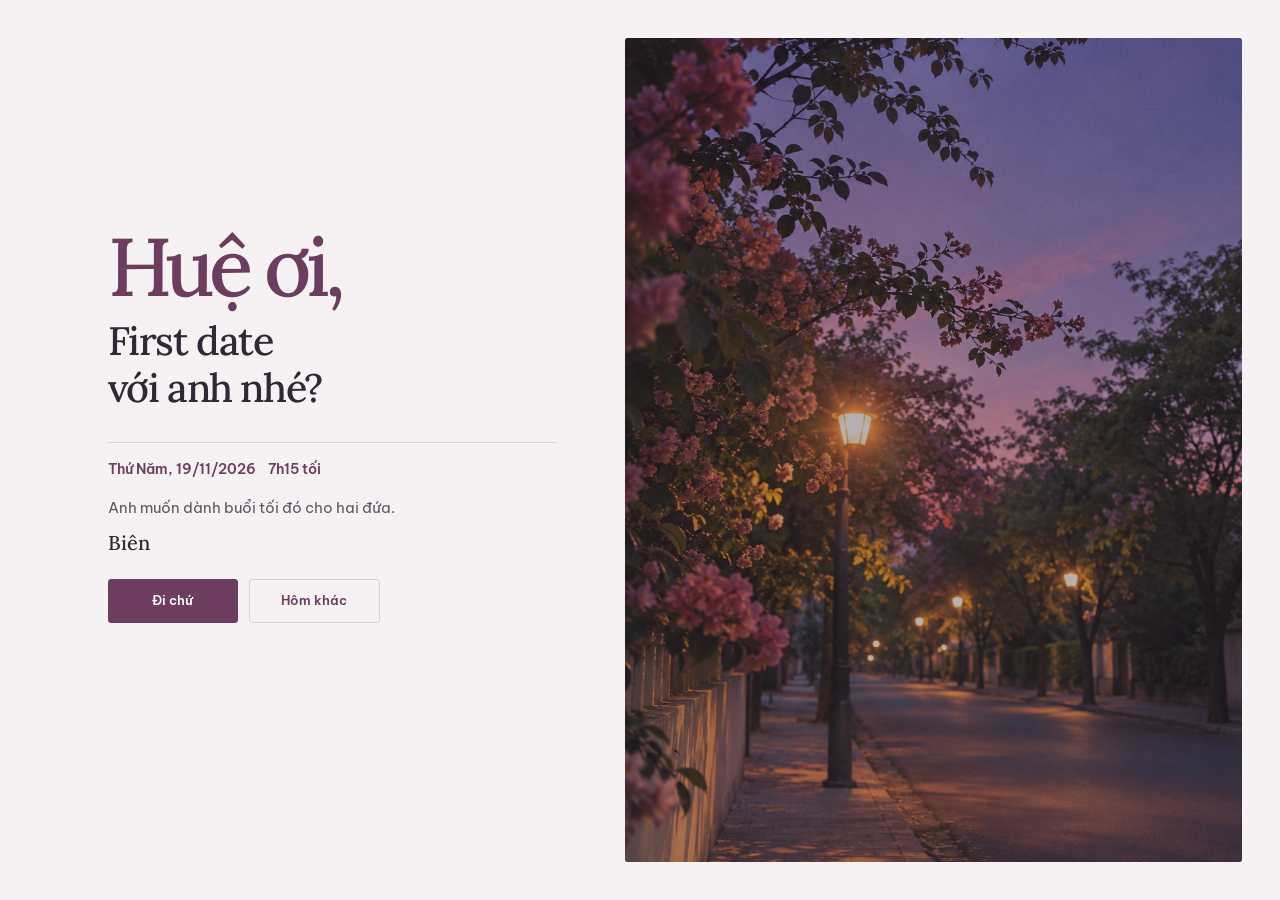
==== commit 4f1ca9f9: "Publish Hue first-date invitation without a planned activity" ====
--- a/first-date-hue/index.html
+++ b/first-date-hue/index.html
@@ -3,45 +3,11 @@
 <head>
     <meta charset="utf-8">
     <meta name="viewport" content="width=device-width, initial-scale=1">
-    <meta name="theme-color" content="#f7f3ed">
-    <meta name="description" content="Huệ ơi, tối thứ Năm đi ăn với anh không?">
-    <meta property="og:title" content="Huệ ơi">
-    <meta property="og:description" content="Tối thứ Năm đi ăn với anh không?">
-    <meta property="og:type" content="website">
-    <meta property="og:url" content="https://bienkieu1411.github.io/Portfolio/first-date-hue/">
-    <title>Huệ ơi</title>
-    <link rel="preconnect" href="https://fonts.googleapis.com">
-    <link rel="preconnect" href="https://fonts.gstatic.com" crossorigin>
-    <link href="https://fonts.googleapis.com/css2?family=Be+Vietnam+Pro:wght@400;500;600&family=Lora:wght@500;600&display=swap" rel="stylesheet">
-    <link rel="stylesheet" href="style.css?v=dinner">
-    <script src="script.js?v=dinner" defer></script>
+    <meta http-equiv="refresh" content="0; url=../hue-first-date/">
+    <link rel="canonical" href="https://bienkieu1411.github.io/Portfolio/hue-first-date/">
+    <title>Thư mời Huệ</title>
 </head>
 <body>
-    <main class="invitation" aria-labelledby="invitation-title">
-        <div class="table-photo">
-            <img src="dinner-for-two.jpg" alt="" fetchpriority="high">
-        </div>
-
-        <article class="invite-copy">
-            <h1 id="invitation-title">Huệ ơi,</h1>
-            <p class="question">Tối thứ Năm đi ăn với anh không?</p>
-
-            <p class="details"><time datetime="2026-11-19T19:15:00+07:00">19/11/2026 <span class="detail-divider" aria-hidden="true"></span> 7h15 tối</time></p>
-            <p class="message">Em thích ăn gì thì nhắn anh nhé.</p>
-            <p class="signature">Biên</p>
-
-            <div class="reply-options" id="reply-options" hidden>
-                <button class="primary" id="reply-yes" type="button">Đi chứ</button>
-                <span class="runaway" id="reply-later" aria-hidden="true">Hôm khác</span>
-            </div>
-
-            <div class="reply-result" id="reply-result" hidden>
-                <p class="reply-message">Vậy tối thứ Năm nhé.</p>
-                <button class="primary" id="share-reply" type="button">Chia sẻ câu trả lời</button>
-                <button class="back" id="reply-again" type="button">Quay lại</button>
-                <p class="share-status" id="share-status" role="status"></p>
-            </div>
-        </article>
-    </main>
+    <a href="../hue-first-date/">Mở thư mời Huệ</a>
 </body>
 </html>
